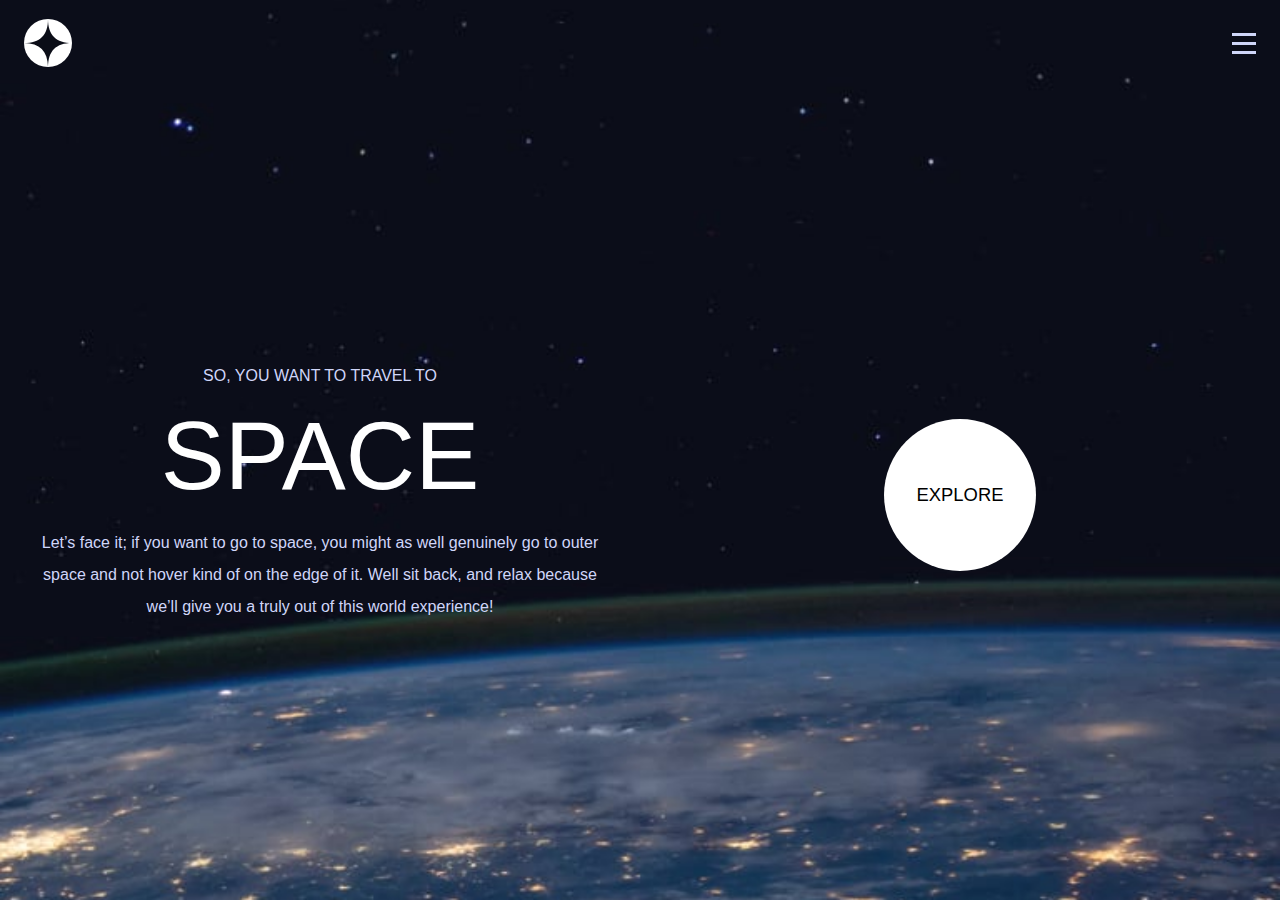
==== starter-code/index.html @ fb72cdb8 "initial commit" ====
<!DOCTYPE html>
<html lang="en">
<head>
  <meta charset="UTF-8">
  <meta name="viewport" content="width=device-width, initial-scale=1.0">

  <link rel="icon" type="image/png" sizes="32x32" href="./assets/favicon-32x32.png">
  <link rel="stylesheet" href="../style.css">
  <title>Frontend Mentor | Space tourism website</title>
</head>
<body>

  <header>
    <div id="logo">
      <svg xmlns="http://www.w3.org/2000/svg" width="48" height="48"><g fill="none" fill-rule="evenodd"><circle cx="24" cy="24" r="24" fill="#FFF"/><path fill="#0B0D17" d="M24 0c0 16-8 24-24 24 15.718.114 23.718 8.114 24 24 0-16 8-24 24-24-16 0-24-8-24-24z"/></g></svg>
    </div>
    <nav>
      <svg id="hamburger" xmlns="http://www.w3.org/2000/svg" width="24" height="21"><g fill="#D0D6F9" fill-rule="evenodd"><path d="M0 0h24v3H0zM0 9h24v3H0zM0 18h24v3H0z"/></g></svg>
    </nav>

    <div id="toggleNavBar">
      <div id="list">
        <div id="listOffers">
          <ul>
            <li><a href="index.html">00 HOME</a></li>
            <li><a href="destination-moon.html">01 DESTINATION</a></li>
            <li><a href="">02 CREW</a></li>
            <li><a href="">03 TECHNOLOGY</a></li>
          </ul>
        </div>

        <svg id="close" xmlns="http://www.w3.org/2000/svg" width="20" height="21"><g fill="#D0D6F9" fill-rule="evenodd"><path d="M2.575.954l16.97 16.97-2.12 2.122L.455 3.076z"/><path d="M.454 17.925L17.424.955l2.122 2.12-16.97 16.97z"/></g></svg>
      </div>
    </div>
  </header>


  <div id="container">
    <section>
      <div id="question">
        <span>
          So, you want to travel to
        </span>
      </div>
      <div id="destination">
        <span>
          Space
        </span>
      </div>
      <div id="response">
        <p>
          Let’s face it; if you want to go to space, you might as well genuinely go to 
      outer space and not hover kind of on the edge of it. Well sit back, and relax 
      because we’ll give you a truly out of this world experience!
        </p>
      </div>
    </section>
  
    <div id="explore">
      <button id="btn">Explore</button>
    </div>
  </div>

  <script src="https://code.jquery.com/jquery-3.7.1.min.js" integrity="sha256-/JqT3SQfawRcv/BIHPThkBvs0OEvtFFmqPF/lYI/Cxo=" crossorigin="anonymous"></script>
  <script src="../script.js"></script>
</body>
</html>
---- style.css ----
/* FONTS */
@import url('https://fonts.cdnfonts.com/css/bellefair');
@import url('https://fonts.cdnfonts.com/css/barlow');


* {
    margin: 0;
    padding: 0;
    box-sizing: border-box;
}

body {
    background-image: url(starter-code/assets/home/background-home-mobile.jpg);
    background-size: cover;
    background-position: center;
    height: 100vh;
    position: relative;
}

header {
    /* border: 1px solid red; */
    display: flex;
    align-items: center;
    justify-content: space-between;
    padding: 1.5rem;
    height: 10vh;
    z-index: 2;
}

#toggleNavBar {
    height: 100vh;
    width: 65vw;
    background-color: rgb(0, 0, 0, 0.5);
    position: absolute;
    right: 0px;
    bottom: 0px;
    /* border: 1px solid red; */
    display: none;
}

#list {
    display: flex;
    align-items: center;
    justify-content: space-between;
    padding: 3rem;
    /* border: 1px solid red; */
    position: relative;
}

#listOffers {
    position: absolute;
    top: 12rem;
    left: 1.5rem;
}

#listOffers ul{
    /* border: 1px solid red; */
    display: flex;
    flex-direction: column;
    gap: 2rem;
}

#listOffers ul li {
    list-style-type: none;
}

#toggleNavBar a {
    color: white;
    text-decoration: none;
    position: relative;
}

#listOffers ul li a:hover::after {
    content: "";
    position: absolute;
    width: 100%;
    height: .2rem;
    display: flex;
    background-color: white;
}

#hamburger {
    cursor: pointer;
    
}

#close {
    /* display: none; */
    cursor: pointer;
    position: absolute;
    right: 1rem;

}

#container {
    height: 90vh;
    display: grid;
    grid-template-columns: 1fr;
    place-items: center;
}

section {
    display: flex;
    gap: 1rem;
    flex-direction: column;
    align-items: center;
    justify-content: center;
}

#question span {
    text-transform: uppercase;
    color: #D0D6F9;
    font-family: 'Barlow', sans-serif;
}

#destination span {
    font-size: 6rem;
    text-transform: uppercase;
    color: white;
    font-family: 'Bellefair', sans-serif;
}

#response {
    width: 90%;
    text-align: center;
    line-height: 2;
    color: #D0D6F9;
    font-family: 'Barlow', sans-serif;
}

#explore {
    padding: 2rem;
    border-radius: 50%;
    width: 9.5rem;
    height: 9.5rem;
    display: flex;
    align-items: center;
    justify-content: center;
    background-color: white;
}

#btn {
    background-color: transparent;
    border: none;
    font-size: 1.15rem;
    text-transform: uppercase;
    font-family: 'Bellefair', sans-serif;
    cursor: pointer;
}

@media only screen and (min-width: 600px) {
    body {
      background-image: url(starter-code/assets/home/background-home-tablet.jpg);
      background-position: center;
      background-size: cover;
      background-repeat: no-repeat;
    }
  }

  @media only screen and (min-width: 900px) {
    #container {
        grid-template-columns: repeat(2, 1fr);
    }
  }
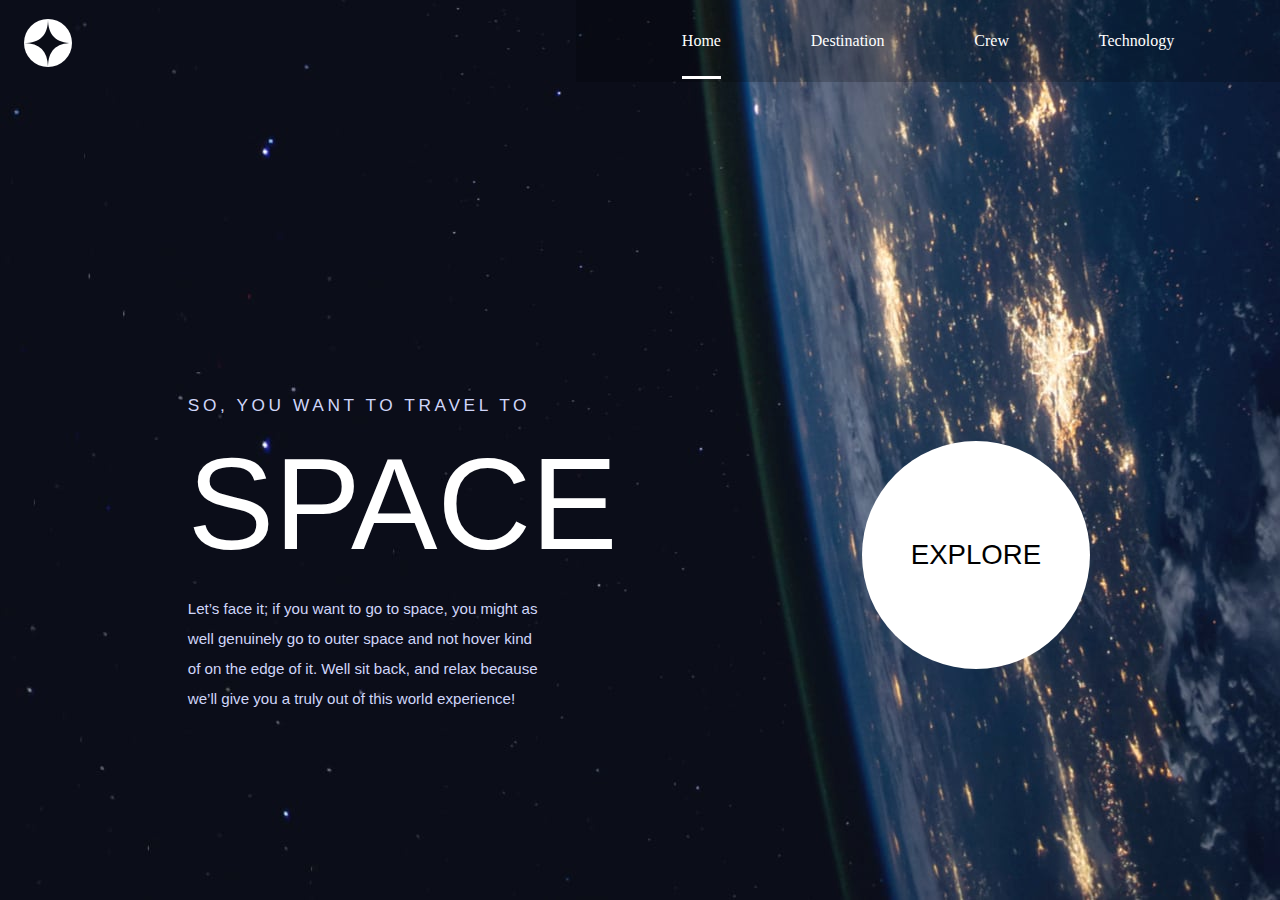
==== commit 9643259b: "initial commit" ====
--- a/starter-code/index.html
+++ b/starter-code/index.html
@@ -14,8 +14,19 @@
     <div id="logo">
       <svg xmlns="http://www.w3.org/2000/svg" width="48" height="48"><g fill="none" fill-rule="evenodd"><circle cx="24" cy="24" r="24" fill="#FFF"/><path fill="#0B0D17" d="M24 0c0 16-8 24-24 24 15.718.114 23.718 8.114 24 24 0-16 8-24 24-24-16 0-24-8-24-24z"/></g></svg>
     </div>
+
+    <div id="navLine"></div>
+
     <nav>
       <svg id="hamburger" xmlns="http://www.w3.org/2000/svg" width="24" height="21"><g fill="#D0D6F9" fill-rule="evenodd"><path d="M0 0h24v3H0zM0 9h24v3H0zM0 18h24v3H0z"/></g></svg>
+      <div id="navForTabletAndDesktop">
+        <ul>
+          <li><a href="index.html" class="active">Home</a></li>
+          <li><a href="destination-moon.html">Destination</a></li>
+          <li><a href="crew-commander.html">Crew</a></li>
+          <li><a href="technology-vehicle.html">Technology</a></li>
+        </ul>
+      </div>
     </nav>
 
     <div id="toggleNavBar">
@@ -24,8 +35,8 @@
           <ul>
             <li><a href="index.html">00 HOME</a></li>
             <li><a href="destination-moon.html">01 DESTINATION</a></li>
-            <li><a href="">02 CREW</a></li>
-            <li><a href="">03 TECHNOLOGY</a></li>
+            <li><a href="crew-commander.html">02 CREW</a></li>
+            <li><a href="technology-vehicle.html">03 TECHNOLOGY</a></li>
           </ul>
         </div>
 
--- a/style.css
+++ b/style.css
@@ -18,13 +18,73 @@
 }
 
 header {
-    /* border: 1px solid red; */
     display: flex;
     align-items: center;
     justify-content: space-between;
     padding: 1.5rem;
     height: 10vh;
     z-index: 2;
+    position: relative;
+}
+
+#navLine {
+    width: 40%;
+    height: .025rem;
+    background-color: grey;
+    position: absolute;
+    left: 8rem;
+    display: none;
+}
+
+#navForTabletAndDesktop {
+    position: absolute;
+    right: 0px;
+    top: 0px;
+    padding: 2rem;
+    background-color: rgb(0, 0, 0, 0.2);
+    max-width: 55%;
+}
+
+#navForTabletAndDesktop ul{
+    display: flex;
+    gap: 1rem;
+    justify-content: space-evenly;
+    height: 100%;
+}
+
+#navForTabletAndDesktop ul li {
+    list-style-type: none;
+}
+
+#navForTabletAndDesktop ul li a {
+    color: white;
+    text-decoration: none;
+    position: relative;
+    height: 10rem;
+}
+
+#navForTabletAndDesktop ul li a:hover::after {
+    position: absolute;
+    content: "";
+    width: 100%;
+    height: 0.2rem;
+    background-color: white;
+    display: flex;
+    margin-top: 1.6rem;
+}
+
+.active {
+    position: relative;
+}
+
+.active::after {
+    position: absolute;
+    content: "";
+    width: 100%;
+    height: 0.2rem;
+    background-color: white;
+    display: flex;
+    margin-top: 1.6rem;
 }
 
 #toggleNavBar {
@@ -33,9 +93,9 @@
     background-color: rgb(0, 0, 0, 0.5);
     position: absolute;
     right: 0px;
-    bottom: 0px;
-    /* border: 1px solid red; */
+    top: 0px;
     display: none;
+    z-index: 1;
 }
 
 #list {
@@ -43,8 +103,8 @@
     align-items: center;
     justify-content: space-between;
     padding: 3rem;
-    /* border: 1px solid red; */
-    position: relative;
+    position: relative;
+    z-index: 99999;
 }
 
 #listOffers {
@@ -54,7 +114,6 @@
 }
 
 #listOffers ul{
-    /* border: 1px solid red; */
     display: flex;
     flex-direction: column;
     gap: 2rem;
@@ -81,15 +140,14 @@
 
 #hamburger {
     cursor: pointer;
+    display: none;
     
 }
 
 #close {
-    /* display: none; */
     cursor: pointer;
     position: absolute;
     right: 1rem;
-
 }
 
 #container {
@@ -137,6 +195,10 @@
     align-items: center;
     justify-content: center;
     background-color: white;
+}
+
+#explore:hover {
+    outline: 5rem solid grey;
 }
 
 #btn {
@@ -148,6 +210,18 @@
     cursor: pointer;
 }
 
+@media only screen and (max-width: 449px) {
+    #hamburger {
+        display: block;
+    }
+  }
+
+@media only screen and (max-width: 450px){
+    #navForTabletAndDesktop {
+        display: none;
+    }
+}
+
 @media only screen and (min-width: 600px) {
     body {
       background-image: url(starter-code/assets/home/background-home-tablet.jpg);
@@ -155,10 +229,82 @@
       background-size: cover;
       background-repeat: no-repeat;
     }
+
+    #container {
+        width: 80%;
+        margin: auto;
+    }
+
+    #question span {
+        font-size: 1.2rem;
+    }
+
+    #destination span {
+        font-size: 9rem;
+    }
+
+    #response p {
+        margin: auto;
+        width: 80%;
+        font-size: 1.05rem;
+    }
+
+    #explore {
+        scale: 1.3;
+    }
+
+    #explore:hover {
+        outline: 2.5rem solid grey;
+    }
+
+    #navForTabletAndDesktop {
+        width: 65%;
+    }
+  }
+
+  @media only screen and (max-width: 552px) {
+    #navForTabletAndDesktop {
+        min-width: 65%;
+    }
   }
 
   @media only screen and (min-width: 900px) {
+    
+    body {
+        background-image: url(starter-code/assets/home/background-home-desktop.jpg);
+    }
+
     #container {
         grid-template-columns: repeat(2, 1fr);
-    }
-  }+        margin-top: 15rem;
+        height: 50vh;
+    }
+
+    section {
+        width: 85%;
+        align-items: flex-start;
+    }
+
+    #question {
+        letter-spacing: .25rem;
+    }
+
+    #response p{
+        text-align: left;
+        width: 100%;
+    }
+
+    #explore {
+        scale: 1.5;
+        margin-left: 15rem;
+    }
+  }
+
+  @media only screen and (min-width: 900px) {
+    section {
+        scale: .9;
+    }
+    #explore {
+        margin-left: 10rem;
+    }
+  }
